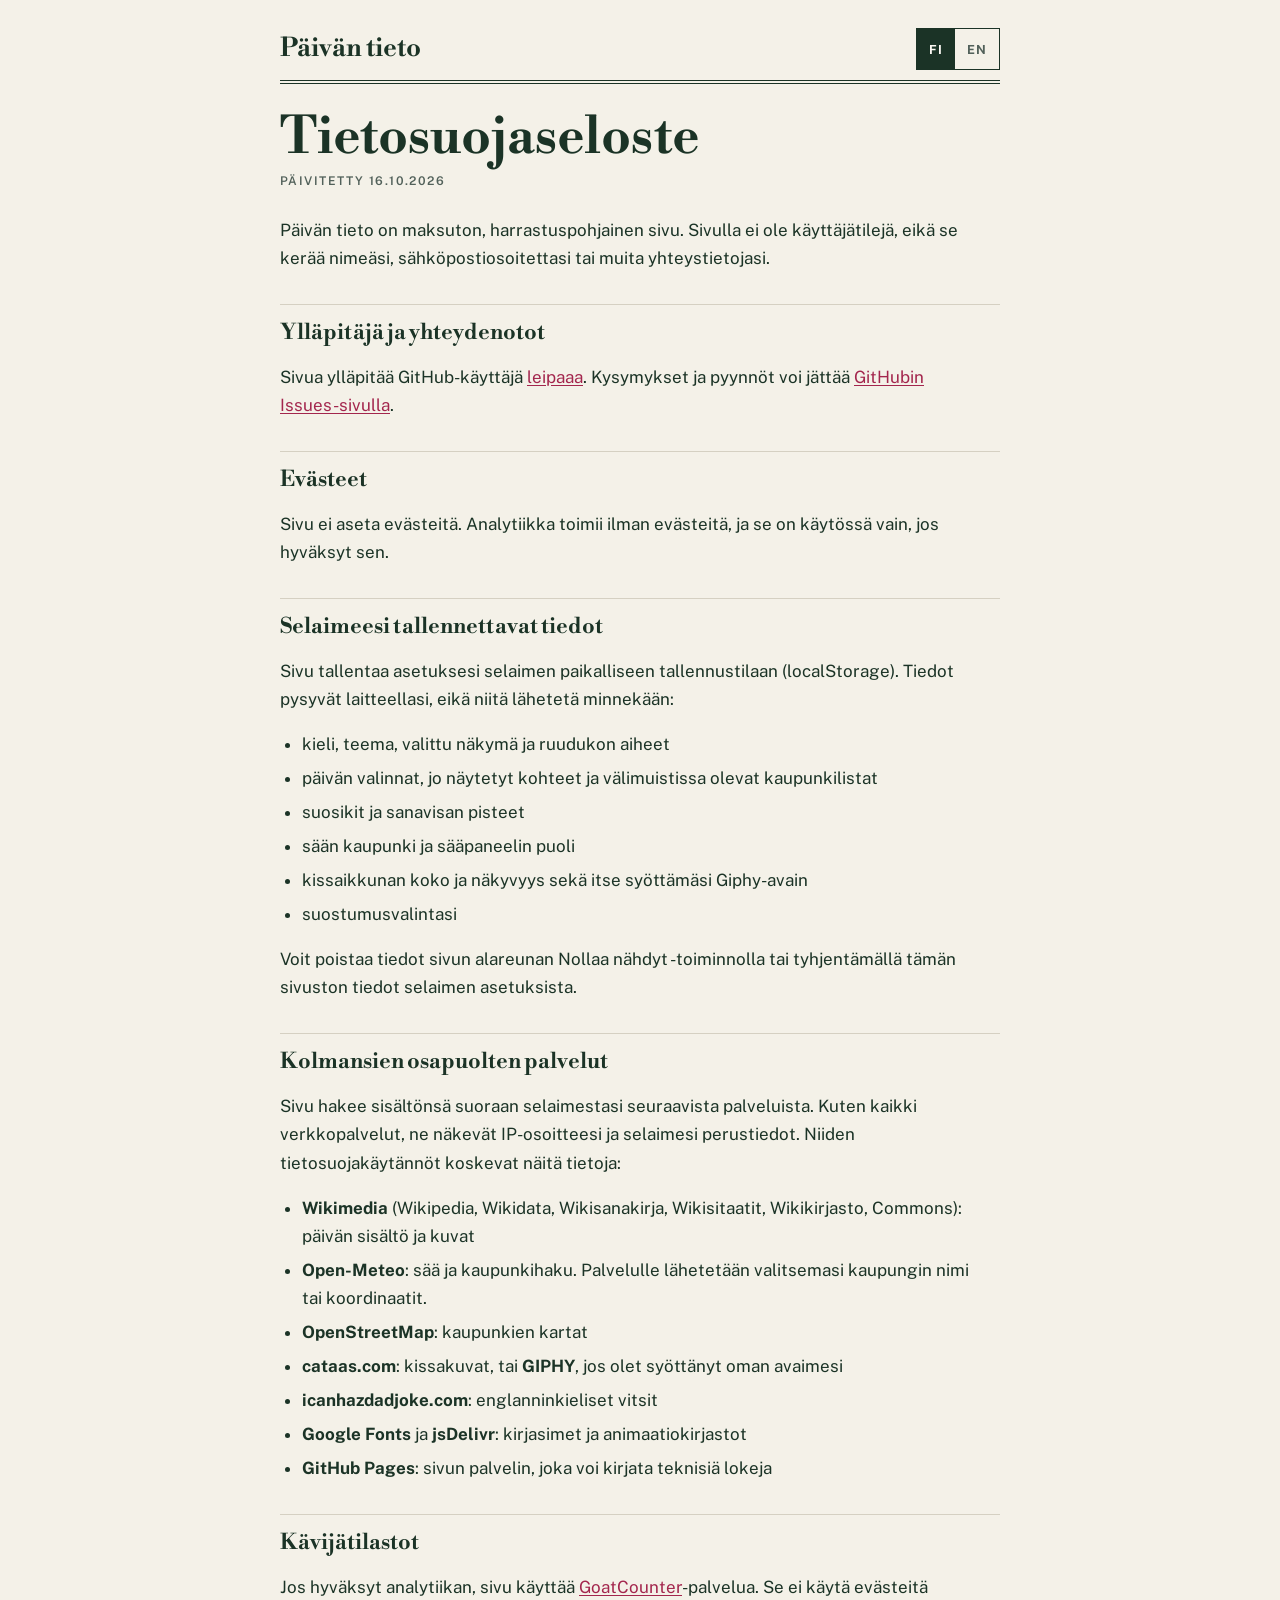
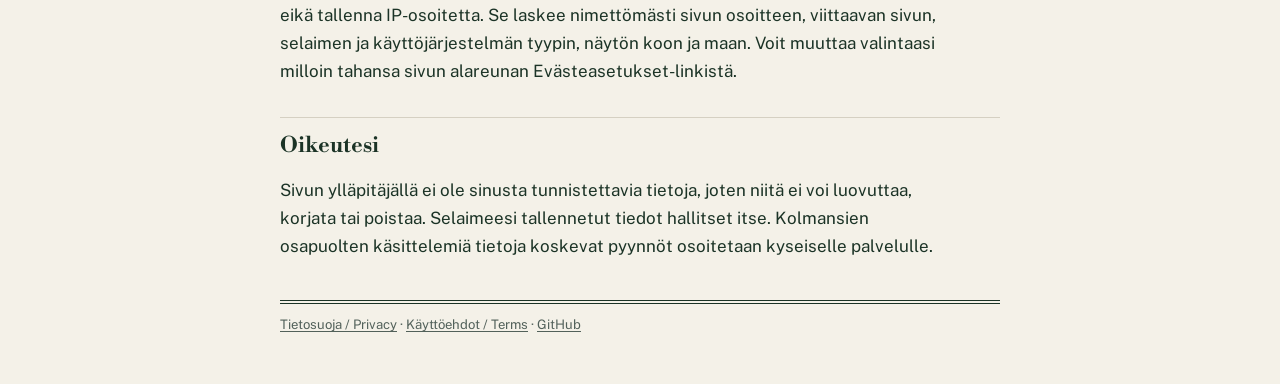
==== tietosuoja.html @ e5718cf9 "Tietosuoja, käyttöehdot, 404, suostumus, metatiedot ja uudet värit - Lehtiulkoasuun metsänvihreä ja " ====
<!DOCTYPE html>
<html lang="fi">
<head>
<meta charset="utf-8">
<meta name="viewport" content="width=device-width, initial-scale=1">
<title>Tietosuojaseloste – Päivän tieto</title>
<meta name="description" content="Päivän tieto -sivun tietosuojaseloste: mitä tietoja tallennetaan selaimeesi ja mihin palveluihin sivu ottaa yhteyttä.">
<meta name="theme-color" content="#1b3326">
<link rel="icon" href="favicon.svg" type="image/svg+xml">
<link rel="icon" href="favicon-32.png" sizes="32x32" type="image/png">
<link rel="apple-touch-icon" href="apple-touch-icon.png">
<link rel="preconnect" href="https://fonts.googleapis.com">
<link rel="preconnect" href="https://fonts.gstatic.com" crossorigin>
<link href="https://fonts.googleapis.com/css2?family=Libre+Bodoni:wght@700&family=Public+Sans:wght@400;600;700&display=swap" rel="stylesheet">
<link rel="stylesheet" href="sivut.css">
</head>
<body>
<main class="sivu">
  <div class="yla">
    <a class="koti" href="./">Päivän tieto</a>
    <div class="kielet" role="group" aria-label="Kieli / Language">
      <button type="button" data-k="fi" lang="fi">FI</button>
      <button type="button" data-k="en" lang="en">EN</button>
    </div>
  </div>
  <article data-kieli="fi" lang="fi">
    <h1>Tietosuojaseloste</h1>
    <p class="pvm">Päivitetty 16.10.2026</p>
    <p>Päivän tieto on maksuton, harrastuspohjainen sivu. Sivulla ei ole käyttäjätilejä, eikä se kerää nimeäsi, sähköpostiosoitettasi tai muita yhteystietojasi.</p>

    <h2>Ylläpitäjä ja yhteydenotot</h2>
    <p>Sivua ylläpitää GitHub-käyttäjä <a href="https://github.com/leipaaa">leipaaa</a>. Kysymykset ja pyynnöt voi jättää <a href="https://github.com/leipaaa/paivan-tieto/issues">GitHubin Issues-sivulla</a>.</p>

    <h2>Evästeet</h2>
    <p>Sivu ei aseta evästeitä. Analytiikka toimii ilman evästeitä, ja se on käytössä vain, jos hyväksyt sen.</p>

    <h2>Selaimeesi tallennettavat tiedot</h2>
    <p>Sivu tallentaa asetuksesi selaimen paikalliseen tallennustilaan (localStorage). Tiedot pysyvät laitteellasi, eikä niitä lähetetä minnekään:</p>
    <ul>
      <li>kieli, teema, valittu näkymä ja ruudukon aiheet</li>
      <li>päivän valinnat, jo näytetyt kohteet ja välimuistissa olevat kaupunkilistat</li>
      <li>suosikit ja sanavisan pisteet</li>
      <li>sään kaupunki ja sääpaneelin puoli</li>
      <li>kissaikkunan koko ja näkyvyys sekä itse syöttämäsi Giphy-avain</li>
      <li>suostumusvalintasi</li>
    </ul>
    <p>Voit poistaa tiedot sivun alareunan Nollaa nähdyt -toiminnolla tai tyhjentämällä tämän sivuston tiedot selaimen asetuksista.</p>

    <h2>Kolmansien osapuolten palvelut</h2>
    <p>Sivu hakee sisältönsä suoraan selaimestasi seuraavista palveluista. Kuten kaikki verkkopalvelut, ne näkevät IP-osoitteesi ja selaimesi perustiedot. Niiden tietosuojakäytännöt koskevat näitä tietoja:</p>
    <ul>
      <li><strong>Wikimedia</strong> (Wikipedia, Wikidata, Wikisanakirja, Wikisitaatit, Wikikirjasto, Commons): päivän sisältö ja kuvat</li>
      <li><strong>Open-Meteo</strong>: sää ja kaupunkihaku. Palvelulle lähetetään valitsemasi kaupungin nimi tai koordinaatit.</li>
      <li><strong>OpenStreetMap</strong>: kaupunkien kartat</li>
      <li><strong>cataas.com</strong>: kissakuvat, tai <strong>GIPHY</strong>, jos olet syöttänyt oman avaimesi</li>
      <li><strong>icanhazdadjoke.com</strong>: englanninkieliset vitsit</li>
      <li><strong>Google Fonts</strong> ja <strong>jsDelivr</strong>: kirjasimet ja animaatiokirjastot</li>
      <li><strong>GitHub Pages</strong>: sivun palvelin, joka voi kirjata teknisiä lokeja</li>
    </ul>

    <h2>Kävijätilastot</h2>
    <p>Jos hyväksyt analytiikan, sivu käyttää <a href="https://www.goatcounter.com/">GoatCounter</a>-palvelua. Se ei käytä evästeitä eikä tallenna IP-osoitetta. Se laskee nimettömästi sivun osoitteen, viittaavan sivun, selaimen ja käyttöjärjestelmän tyypin, näytön koon ja maan. Voit muuttaa valintaasi milloin tahansa sivun alareunan Evästeasetukset-linkistä.</p>

    <h2>Oikeutesi</h2>
    <p>Sivun ylläpitäjällä ei ole sinusta tunnistettavia tietoja, joten niitä ei voi luovuttaa, korjata tai poistaa. Selaimeesi tallennetut tiedot hallitset itse. Kolmansien osapuolten käsittelemiä tietoja koskevat pyynnöt osoitetaan kyseiselle palvelulle.</p>

  </article>
  <article data-kieli="en" lang="en" hidden>
    <h1>Privacy policy</h1>
    <p class="pvm">Updated 16 October 2026</p>
    <p>Daily Facts is a free hobby site. It has no user accounts and does not collect your name, email address or any other contact details.</p>

    <h2>Operator and contact</h2>
    <p>The site is maintained by GitHub user <a href="https://github.com/leipaaa">leipaaa</a>. Questions and requests can be left in <a href="https://github.com/leipaaa/paivan-tieto/issues">GitHub Issues</a>.</p>

    <h2>Cookies</h2>
    <p>The site sets no cookies. Analytics works without cookies and is only enabled if you accept it.</p>

    <h2>Data stored in your browser</h2>
    <p>Your settings are kept in your browser's local storage (localStorage). They stay on your device and are never sent anywhere:</p>
    <ul>
      <li>language, theme, selected view and grid topics</li>
      <li>today's picks, items already shown and cached city lists</li>
      <li>favourites and word quiz score</li>
      <li>weather city and weather panel side</li>
      <li>cat window size and visibility, and a Giphy key if you entered one</li>
      <li>your consent choice</li>
    </ul>
    <p>You can remove this data with the Clear seen items link at the bottom of the page or by clearing this site's data in your browser settings.</p>

    <h2>Third-party services</h2>
    <p>The site loads its content directly from your browser from the services below. Like any web service, they can see your IP address and basic browser details, and their own privacy policies apply:</p>
    <ul>
      <li><strong>Wikimedia</strong> (Wikipedia, Wikidata, Wiktionary, Wikiquote, Wikibooks, Commons): daily content and images</li>
      <li><strong>Open-Meteo</strong>: weather and city search. It receives the name or coordinates of the city you choose.</li>
      <li><strong>OpenStreetMap</strong>: city maps</li>
      <li><strong>cataas.com</strong>: cat pictures, or <strong>GIPHY</strong> if you entered your own key</li>
      <li><strong>icanhazdadjoke.com</strong>: English jokes</li>
      <li><strong>Google Fonts</strong> and <strong>jsDelivr</strong>: fonts and animation libraries</li>
      <li><strong>GitHub Pages</strong>: the web host, which may keep technical logs</li>
    </ul>

    <h2>Visitor statistics</h2>
    <p>If you accept analytics, the site uses <a href="https://www.goatcounter.com/">GoatCounter</a>. It uses no cookies and does not store IP addresses. It anonymously counts the page address, referring page, browser and operating system type, screen size and country. You can change your choice at any time with the Cookie settings link at the bottom of the page.</p>

    <h2>Your rights</h2>
    <p>The operator holds no data that identifies you, so there is nothing to hand over, correct or delete. You control the data stored in your browser. Requests about data processed by third parties should be sent to that service.</p>

  </article>
  <footer>
    <a href="tietosuoja.html">Tietosuoja / Privacy</a> · <a href="kayttoehdot.html">Käyttöehdot / Terms</a> · <a href="https://github.com/leipaaa/paivan-tieto">GitHub</a>
  </footer>
</main>
<script src="sivut.js"></script>
</body>
</html>
---- sivut.css ----
/* Yhteinen tyyli lisäsivuille (tietosuoja, käyttöehdot, 404). Värit samat kuin index.html:n lehtiulkoasussa. */
:root{
  --bg:#f4f1e8; --paper:#fbf9f3; --ink:#1b3326; --muted:#52615a; --accent:#a3264d; --line:#d5d0c2; --rule:#1b3326;
  --serif:"Libre Bodoni",Didot,"Bodoni 72",Georgia,serif;
  --sans:"Public Sans","Segoe UI",system-ui,sans-serif;
  color-scheme:light;
}
@media (prefers-color-scheme:dark){
  :root:not([data-theme="light"]){
    --bg:#101a15; --paper:#16231c; --ink:#e6eee8; --muted:#a3b3aa; --accent:#f28fb0; --line:#2a3b32; --rule:#e6eee8;
    color-scheme:dark;
  }
}
:root[data-theme="dark"]{
  --bg:#101a15; --paper:#16231c; --ink:#e6eee8; --muted:#a3b3aa; --accent:#f28fb0; --line:#2a3b32; --rule:#e6eee8;
  color-scheme:dark;
}
*{box-sizing:border-box}
body{margin:0;background:var(--bg);color:var(--ink);font:17px/1.65 var(--sans)}
a{color:var(--accent);text-underline-offset:2px}
:focus-visible{outline:2px solid var(--accent);outline-offset:3px}
[hidden]{display:none!important}
.sivu{max-width:760px;margin:0 auto;padding:28px 20px 48px}
.yla{display:flex;align-items:center;gap:10px;flex-wrap:wrap;padding-bottom:10px;border-bottom:4px double var(--rule);margin-bottom:28px}
.koti{flex:1;font:700 1.6rem/1 var(--serif);color:var(--ink);text-decoration:none}
.kielet{display:inline-flex;border:1px solid var(--rule)}
.kielet button{font:700 .78rem var(--sans);letter-spacing:.08em;border:0;background:transparent;color:var(--muted);padding:8px 12px;min-height:40px;cursor:pointer}
.kielet button[aria-pressed="true"]{background:var(--ink);color:var(--paper)}
h1{font:700 clamp(2.2rem,6vw,3.2rem)/1.05 var(--serif);margin:0 0 8px}
.pvm{font:600 .75rem var(--sans);text-transform:uppercase;letter-spacing:.12em;color:var(--muted);margin:0 0 28px}
h2{font:700 1.35rem/1.25 var(--serif);margin:32px 0 8px;padding-top:14px;border-top:1px solid var(--line)}
p,li{max-width:68ch}
ul{padding-left:1.3em}
li{margin-bottom:6px}
.iso{font:700 clamp(4rem,16vw,8rem)/1 var(--serif);color:var(--accent);margin:0}
.nappi{display:inline-block;margin-top:18px;font:600 .8rem var(--sans);text-transform:uppercase;letter-spacing:.08em;background:var(--ink);color:var(--paper);padding:12px 18px;text-decoration:none}
.nappi:hover{background:var(--accent)}
footer{margin-top:40px;padding-top:10px;border-top:4px double var(--rule);font-size:.82rem;color:var(--muted)}
footer a{color:var(--muted)}
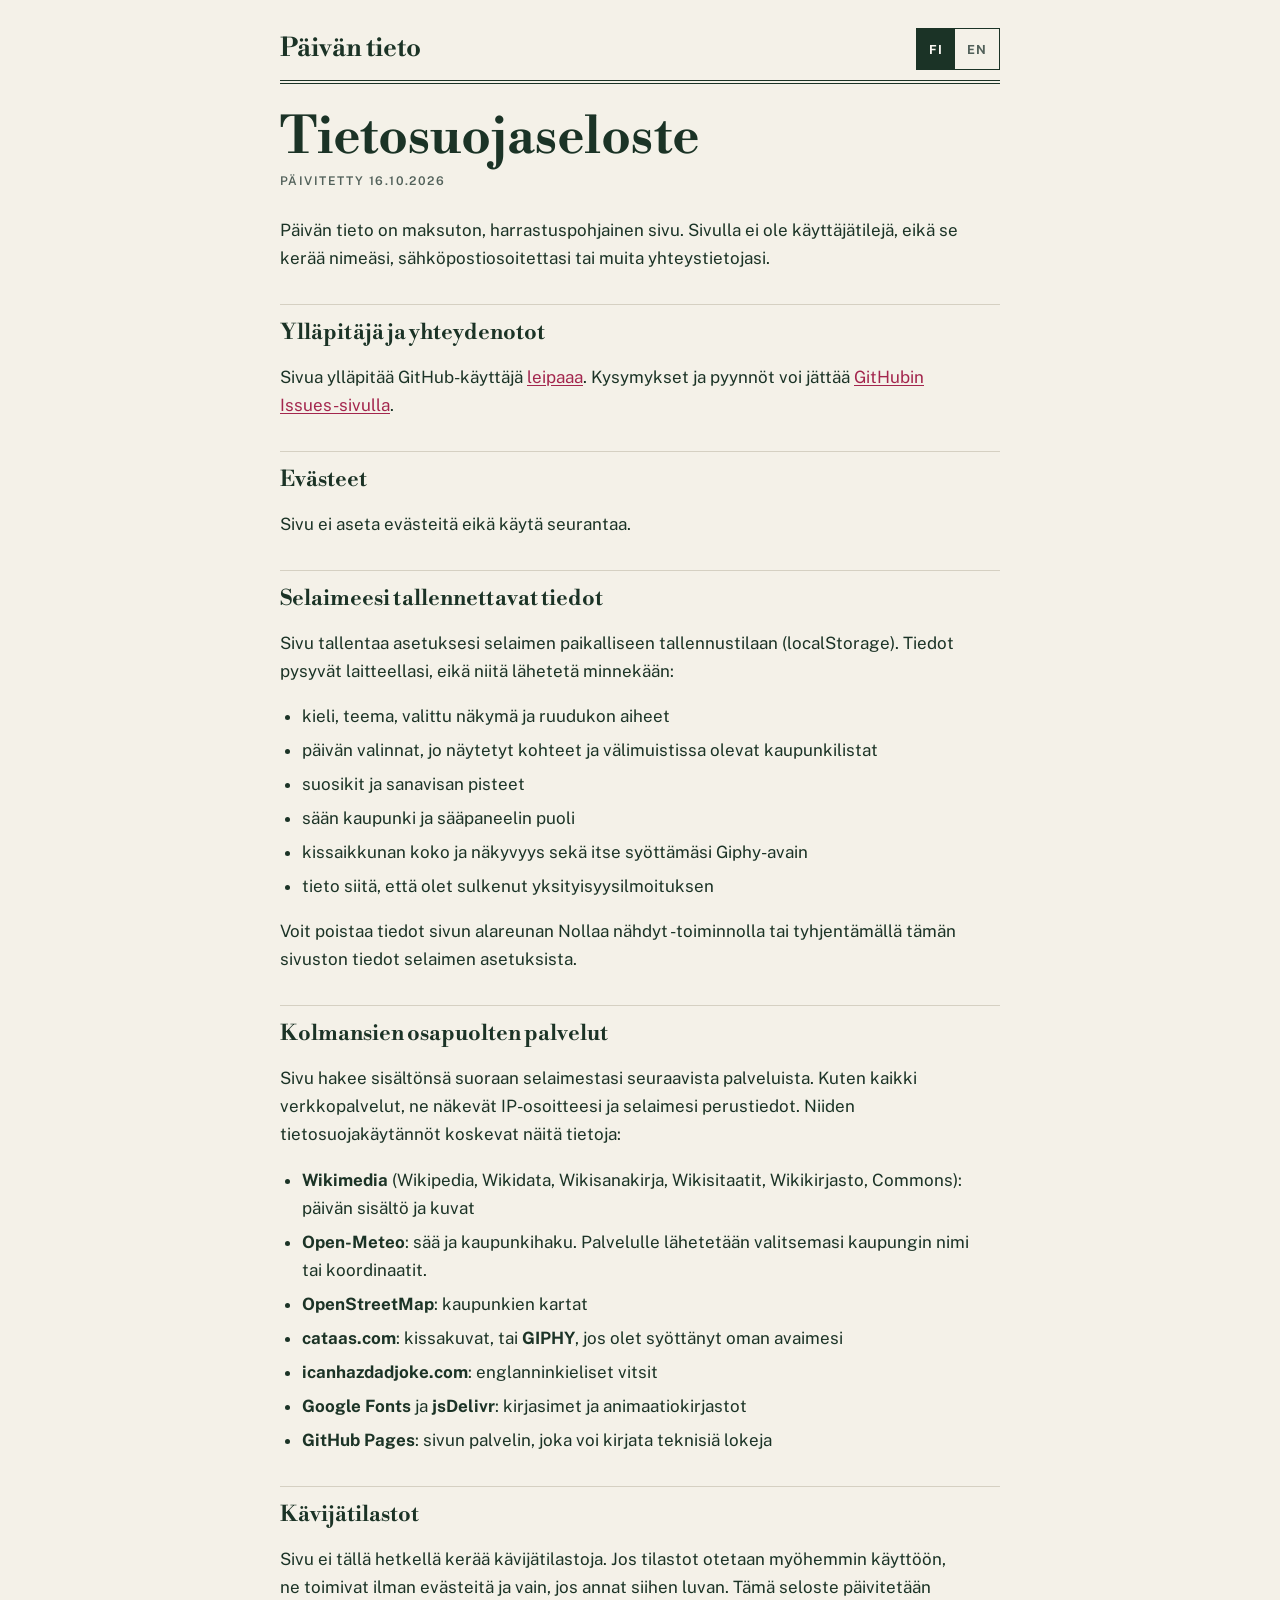
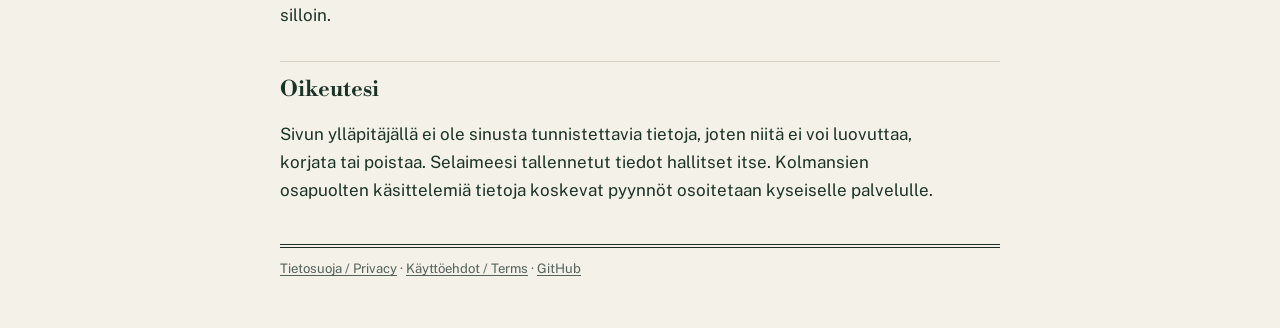
==== commit f02214ba: "Analytiikka pois: banneri on pelkkä yksityisyysilmoitus Ei kysytä lupaa tilastoille, joita ei kerätä" ====
--- a/tietosuoja.html
+++ b/tietosuoja.html
@@ -32,7 +32,7 @@
     <p>Sivua ylläpitää GitHub-käyttäjä <a href="https://github.com/leipaaa">leipaaa</a>. Kysymykset ja pyynnöt voi jättää <a href="https://github.com/leipaaa/paivan-tieto/issues">GitHubin Issues-sivulla</a>.</p>
 
     <h2>Evästeet</h2>
-    <p>Sivu ei aseta evästeitä. Analytiikka toimii ilman evästeitä, ja se on käytössä vain, jos hyväksyt sen.</p>
+    <p>Sivu ei aseta evästeitä eikä käytä seurantaa.</p>
 
     <h2>Selaimeesi tallennettavat tiedot</h2>
     <p>Sivu tallentaa asetuksesi selaimen paikalliseen tallennustilaan (localStorage). Tiedot pysyvät laitteellasi, eikä niitä lähetetä minnekään:</p>
@@ -42,7 +42,7 @@
       <li>suosikit ja sanavisan pisteet</li>
       <li>sään kaupunki ja sääpaneelin puoli</li>
       <li>kissaikkunan koko ja näkyvyys sekä itse syöttämäsi Giphy-avain</li>
-      <li>suostumusvalintasi</li>
+      <li>tieto siitä, että olet sulkenut yksityisyysilmoituksen</li>
     </ul>
     <p>Voit poistaa tiedot sivun alareunan Nollaa nähdyt -toiminnolla tai tyhjentämällä tämän sivuston tiedot selaimen asetuksista.</p>
 
@@ -59,7 +59,7 @@
     </ul>
 
     <h2>Kävijätilastot</h2>
-    <p>Jos hyväksyt analytiikan, sivu käyttää <a href="https://www.goatcounter.com/">GoatCounter</a>-palvelua. Se ei käytä evästeitä eikä tallenna IP-osoitetta. Se laskee nimettömästi sivun osoitteen, viittaavan sivun, selaimen ja käyttöjärjestelmän tyypin, näytön koon ja maan. Voit muuttaa valintaasi milloin tahansa sivun alareunan Evästeasetukset-linkistä.</p>
+    <p>Sivu ei tällä hetkellä kerää kävijätilastoja. Jos tilastot otetaan myöhemmin käyttöön, ne toimivat ilman evästeitä ja vain, jos annat siihen luvan. Tämä seloste päivitetään silloin.</p>
 
     <h2>Oikeutesi</h2>
     <p>Sivun ylläpitäjällä ei ole sinusta tunnistettavia tietoja, joten niitä ei voi luovuttaa, korjata tai poistaa. Selaimeesi tallennetut tiedot hallitset itse. Kolmansien osapuolten käsittelemiä tietoja koskevat pyynnöt osoitetaan kyseiselle palvelulle.</p>
@@ -74,7 +74,7 @@
     <p>The site is maintained by GitHub user <a href="https://github.com/leipaaa">leipaaa</a>. Questions and requests can be left in <a href="https://github.com/leipaaa/paivan-tieto/issues">GitHub Issues</a>.</p>
 
     <h2>Cookies</h2>
-    <p>The site sets no cookies. Analytics works without cookies and is only enabled if you accept it.</p>
+    <p>The site sets no cookies and uses no tracking.</p>
 
     <h2>Data stored in your browser</h2>
     <p>Your settings are kept in your browser's local storage (localStorage). They stay on your device and are never sent anywhere:</p>
@@ -84,7 +84,7 @@
       <li>favourites and word quiz score</li>
       <li>weather city and weather panel side</li>
       <li>cat window size and visibility, and a Giphy key if you entered one</li>
-      <li>your consent choice</li>
+      <li>whether you have dismissed the privacy notice</li>
     </ul>
     <p>You can remove this data with the Clear seen items link at the bottom of the page or by clearing this site's data in your browser settings.</p>
 
@@ -101,7 +101,7 @@
     </ul>
 
     <h2>Visitor statistics</h2>
-    <p>If you accept analytics, the site uses <a href="https://www.goatcounter.com/">GoatCounter</a>. It uses no cookies and does not store IP addresses. It anonymously counts the page address, referring page, browser and operating system type, screen size and country. You can change your choice at any time with the Cookie settings link at the bottom of the page.</p>
+    <p>The site does not currently collect visitor statistics. If statistics are added later, they will work without cookies and only with your permission, and this policy will be updated.</p>
 
     <h2>Your rights</h2>
     <p>The operator holds no data that identifies you, so there is nothing to hand over, correct or delete. You control the data stored in your browser. Requests about data processed by third parties should be sent to that service.</p>
